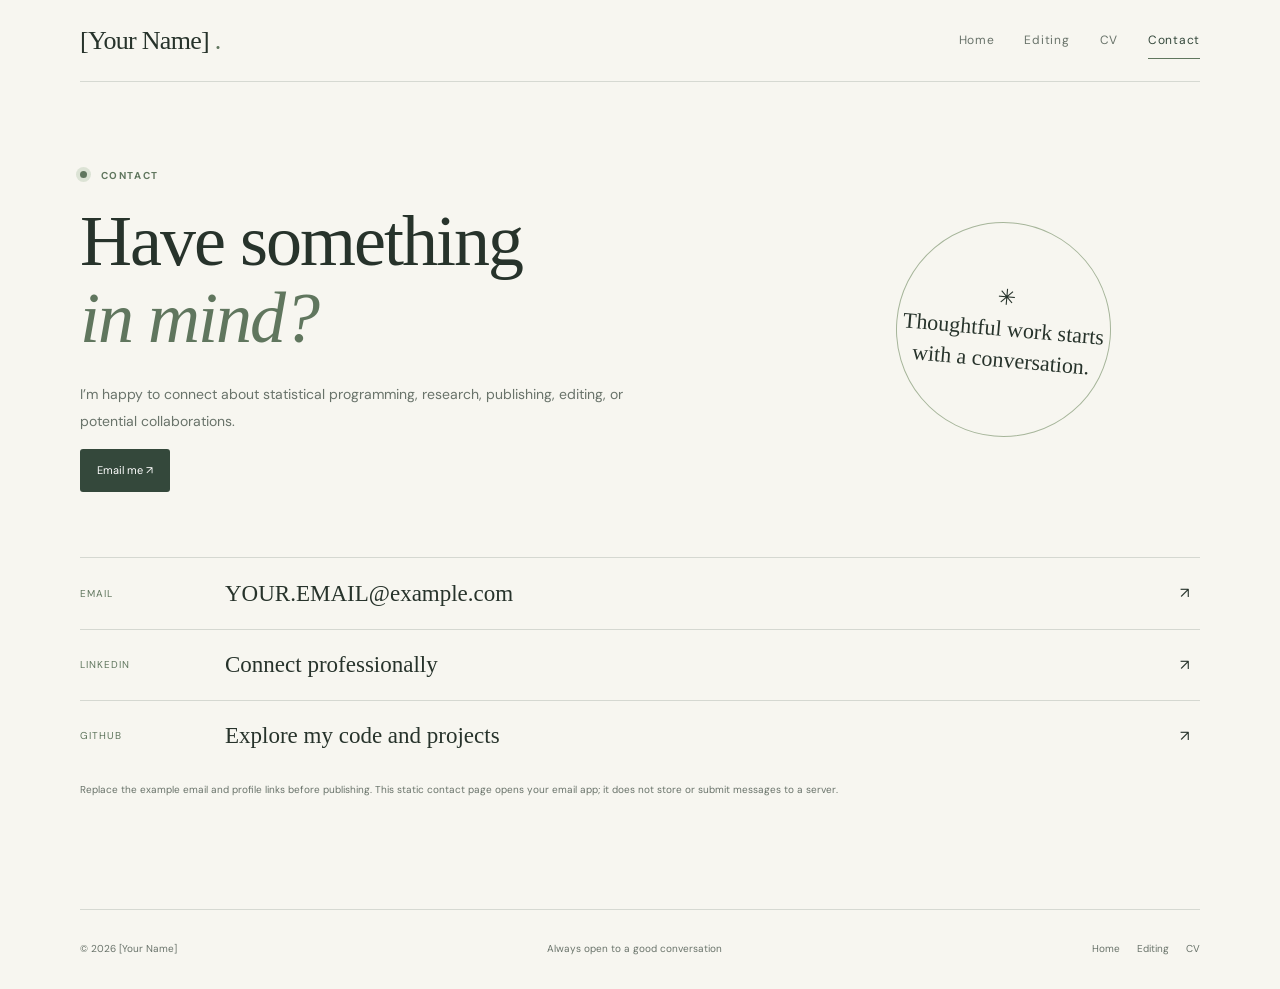
==== contact.html @ 34008a3f "Add files via upload" ====
<!DOCTYPE html>
<html lang="en">
 <head>
  <meta charset="utf-8"/>
  <meta content="width=device-width,initial-scale=1" name="viewport"/>
  <title>
   Contact &mdash; [Your Name]
  </title>
  <link href="https://fonts.googleapis.com" rel="preconnect"/>
  <link href="https://fonts.googleapis.com/css2?family=DM+Sans:wght@400;500;600;700&amp;family=DM+Serif+Display&amp;display=swap" rel="stylesheet"/>
  <link href="styles.css" rel="stylesheet"/>
  <script defer="" src="script.js">
  </script>
 </head>
 <body>
  <header class="header">
   <a class="brand" href="index.html">
    [Your Name]
    <span>
     .
    </span>
   </a>
   <button aria-expanded="false" class="menu">
    Menu ＋
   </button>
   <nav>
    <a href="index.html">
     Home
    </a>
    <a href="editing.html">
     Editing
    </a>
    <a href="cv.html">
     CV
    </a>
    <a class="active" href="contact.html">
     Contact
    </a>
   </nav>
  </header>
  <main class="enter">
   <section class="contacthero wrap">
    <div>
     <p class="eyebrow">
      Contact
     </p>
     <h1>
      Have something
      <br/>
      <em>
       in mind?
      </em>
     </h1>
     <p class="intro narrow">
      I&rsquo;m happy to connect about statistical programming, research, publishing, editing, or potential collaborations.
     </p>
     <a class="button" href="mailto:YOUR.EMAIL@example.com">
      Email me &nearrow;
     </a>
    </div>
    <div class="contactbadge">
     ✳
     <br/>
     Thoughtful work starts
     <br/>
     with a conversation.
    </div>
   </section>
   <section class="wrap" style="padding-bottom:25px">
    <a class="contactrow" href="mailto:YOUR.EMAIL@example.com">
     <span>
      Email
     </span>
     <strong>
      YOUR.EMAIL@example.com
     </strong>
     <span>
      &nearrow;
     </span>
    </a>
    <a class="contactrow" href="[YOUR_LINKEDIN_URL]">
     <span>
      LinkedIn
     </span>
     <strong>
      Connect professionally
     </strong>
     <span>
      &nearrow;
     </span>
    </a>
    <a class="contactrow" href="[YOUR_GITHUB_URL]">
     <span>
      GitHub
     </span>
     <strong>
      Explore my code and projects
     </strong>
     <span>
      &nearrow;
     </span>
    </a>
    <p class="contactnote">
     Replace the example email and profile links before publishing. This static contact page opens your email app; it does not store or submit messages to a server.
    </p>
   </section>
  </main>
  <footer class="wrap">
   <span>
    &copy;
    <span data-year="">
    </span>
    [Your Name]
   </span>
   <span>
    Always open to a good conversation
   </span>
   <div class="footlinks">
    <a href="index.html">
     Home
    </a>
    <a href="editing.html">
     Editing
    </a>
    <a href="cv.html">
     CV
    </a>
   </div>
  </footer>
 </body>
</html>
---- styles.css ----
:root {
    --paper:#f7f6f0;
    --cream:#efeee5;
    --sage:#a6b59a;
    --sage-light:#dce3d5;
    --sage-dark:#60765e;
    --forest:#34483b;
    --ink:#27332b;
    --muted:#69736a;
    --line:rgba(52,72,59,.17);
    --white:#fffefa;
    --serif:Georgia,'Times New Roman',serif;
    --sans:'DM Sans',Arial,sans-serif
}
* {
    box-sizing:border-box
}
html {
    scroll-behavior:smooth;
    scroll-padding-top:90px
}
body {
    margin:0;
    background:var(--paper);
    color:var(--ink);
    font:15px/1.75 var(--sans);
    -webkit-font-smoothing:antialiased
}
a {
    color:inherit;
    text-decoration:none
}
::selection {
    background:var(--sage-light)
}
.wrap {
    width:min(1120px,calc(100% - 48px));
    margin:auto
}
.header {
    height:82px;
    border-bottom:1px solid var(--line);
    display:flex;
    align-items:center;
    justify-content:space-between;
    width:min(1120px,calc(100% - 48px));
    margin:auto
}
.brand {
    font:26px var(--serif);
    letter-spacing:-.7px
}
.brand span {
    color:var(--sage-dark)
}
nav {
    display:flex;
    gap:30px
}
nav a {
    font-size:12px;
    letter-spacing:.06em;
    color:var(--muted);
    padding:8px 0;
    position:relative
}
nav a:after {
    content:'';
    position:absolute;
    bottom:0;
    left:0;
    right:100%;
    height:1px;
    background:var(--sage-dark);
    transition:right .3s
}
nav a:hover:after,nav a.active:after {
    right:0
}
nav a.active,nav a:hover {
    color:var(--forest)
}
.menu {
    display:none;
    background:none;
    border:1px solid var(--line);
    padding:8px 12px;
    color:var(--forest);
    border-radius:20px
}
.eyebrow {
    font-size:10px;
    letter-spacing:.16em;
    text-transform:uppercase;
    color:var(--sage-dark);
    font-weight:bold;
    margin:0 0 18px
}
.eyebrow:before {
    content:' ';
    display:inline-block;
    width:7px;
    height:7px;
    background:var(--sage-dark);
    border-radius:50%;
    margin:0 10px 1px 0;
    box-shadow:0 0 0 4px var(--sage-light)
}
h1,h2,h3 {
    font-weight:400
}
h1 {
    font:clamp(46px,6vw,72px)/1.07 var(--serif);
    letter-spacing:-2px;
    margin:0 0 24px
}
h1 em,h2 em {
    color:var(--sage-dark);
    font-weight:400
}
.intro {
    max-width:540px;
    color:var(--muted);
    font-size:14px;
    line-height:1.95
}
.hero {
    min-height:600px;
    display:grid;
    grid-template-columns:1.15fr .85fr;
    gap:7%;
    align-items:center;
    padding-top:55px;
    padding-bottom:75px
}
.tags {
    display:flex;
    flex-wrap:wrap;
    gap:8px;
    margin:24px 0 28px
}
.tags span {
    border:1px solid var(--line);
    border-radius:30px;
    padding:4px 10px;
    font-size:10px;
    color:var(--muted)
}
.actions {
    display:flex;
    gap:24px;
    align-items:center
}
.button {
    display:inline-flex;
    align-items:center;
    gap:18px;
    padding:12px 17px;
    background:var(--forest);
    color:white;
    border-radius:3px;
    font-size:11px;
    transition:transform .25s,background .25s
}
.button:hover {
    transform:translateY(-3px);
    background:#24372b
}
.link {
    display:inline-flex;
    gap:9px;
    border-bottom:1px solid var(--sage);
    padding-bottom:3px;
    font-size:11px
}
.portrait {
    height:405px;
    width:min(100%,340px);
    margin:auto;
    position:relative;
    border-radius:48% 48% 4px 4px;
    background:var(--sage-light);
    border:1px solid var(--line);
    display:grid;
    place-items:center;
    overflow:hidden
}
.portrait img {
    width:100%;
    height:100%;
    object-fit:cover
}
.portrait-note {
    position:absolute;
    right:-18px;
    bottom:25px;
    background:var(--white);
    box-shadow:0 12px 30px #34483b16;
    padding:13px 17px;
    font:15px/1.4 var(--serif)
}
.orbit {
    position:absolute;
    border:1px solid #60765e44;
    border-radius:50%;
    width:390px;
    height:390px;
    left:50%;
    top:50%;
    transform:translate(-50%,-50%);
    pointer-events:none
}
.orbit.two {
    width:440px;
    height:440px;
    border-style:dashed;
    opacity:.6
}
.profile {
    display:grid;
    grid-template-columns:repeat(3,1fr);
    background:var(--white);
    border:1px solid var(--line);
    margin-bottom:115px
}
.mini {
    padding:25px 28px;
    border-right:1px solid var(--line)
}
.mini:last-child {
    border:0
}
.mini small,.sample small {
    color:var(--sage-dark);
    font-size:9px;
    font-weight:bold;
    letter-spacing:.13em;
    text-transform:uppercase
}
.mini h2 {
    font:22px/1.3 var(--serif);
    margin:13px 0 7px
}
.mini p {
    font-size:12px;
    color:var(--muted);
    margin:0
}
.section {
    padding-bottom:115px
}
.heading {
    display:flex;
    justify-content:space-between;
    align-items:end;
    gap:30px;
    margin-bottom:32px
}
.heading h2,.editorial h2,.connect h2,.edit-intro h2 {
    font:clamp(35px,4vw,48px)/1.15 var(--serif);
    margin:0
}
.heading .intro {
    max-width:330px;
    font-size:12px;
    margin-bottom:4px
}
.cards {
    display:grid;
    grid-template-columns:repeat(3,1fr);
    gap:16px
}
.card {
    padding:23px;
    border:1px solid var(--line);
    background:#fffefa88;
    min-height:245px;
    transition:transform .3s,background .3s,border .3s
}
.card:hover {
    transform:translateY(-5px);
    background:var(--white);
    border-color:#60765e80
}
.cardtop {
    display:flex;
    justify-content:space-between;
    color:var(--sage-dark);
    font-size:11px
}
.symbol {
    font-size:23px
}
.card h3 {
    font:24px/1.25 var(--serif);
    margin:25px 0 10px
}
.card p {
    font-size:12px;
    color:var(--muted);
    line-height:1.85
}
.cardtags {
    display:flex;
    gap:6px;
    flex-wrap:wrap
}
.cardtags span {
    font-size:9px;
    border:1px solid var(--line);
    border-radius:20px;
    padding:3px 8px;
    color:var(--muted)
}
.note {
    font-size:10px;
    color:var(--muted);
    margin-top:22px
}
.wave {
    height:95px;
    margin-bottom:-1px
}
.wave svg {
    width:100%;
    height:100%;
    display:block
}
.wave path {
    fill:var(--sage-light)
}
.editorial {
    background:var(--sage-light);
    padding:15px 0 100px
}
.editorial-inner {
    display:grid;
    grid-template-columns:120px 1fr 150px;
    gap:45px;
    align-items:center
}
.stamp {
    width:105px;
    height:105px;
    border:1px solid #60765e88;
    border-radius:50%;
    display:grid;
    place-content:center;
    text-align:center;
    font:14px/1.4 var(--serif);
    transform:rotate(-8deg)
}
.stamp b {
    font-size:21px;
    font-weight:normal
}
.editorial .intro {
    color:#526353;
    max-width:500px;
    margin:18px 0 24px
}
.button.light {
    background:var(--paper);
    color:var(--forest)
}
.side {
    font-size:10px;
    line-height:2;
    letter-spacing:.1em;
    text-transform:uppercase
}
.side b {
    font:45px var(--serif);
    color:#34483b66;
    display:block
}
.connect {
    padding-top:95px;
    padding-bottom:95px
}
.connect .eyebrow {
    margin-bottom:15px
}
.connect-row {
    display:flex;
    align-items:end;
    justify-content:space-between
}
.round {
    width:56px;
    height:56px;
    border:1px solid var(--sage-dark);
    border-radius:50%;
    display:grid;
    place-items:center;
    font-size:22px;
    transition:.25s
}
.round:hover {
    background:var(--forest);
    color:white;
    transform:rotate(45deg)
}
footer {
    border-top:1px solid var(--line);
    min-height:80px;
    display:flex;
    justify-content:space-between;
    align-items:center;
    gap:18px;
    color:var(--muted);
    font-size:10px
}
.footlinks {
    display:flex;
    gap:17px
}
.footlinks a:hover {
    color:var(--forest)
}
.innerhero {
    padding:95px 0 65px
}
.innerhero h1 {
    margin-bottom:20px
}
.narrow {
    max-width:570px
}
.indexline {
    display:flex;
    gap:25px;
    flex-wrap:wrap;
    border-top:1px solid var(--line);
    padding-top:22px;
    margin-top:28px;
    color:var(--sage-dark);
    font-size:10px;
    text-transform:uppercase;
    letter-spacing:.1em
}
.editlayout {
    display:grid;
    grid-template-columns:.85fr 1.15fr;
    gap:75px;
    padding:30px 0 100px
}
.edit-intro h2 {
    margin-bottom:20px
}
.edit-intro p:last-child {
    color:var(--muted);
    font-size:13px
}
.service {
    display:grid;
    grid-template-columns:35px 1fr 20px;
    gap:15px;
    padding:23px 0;
    border-top:1px solid var(--line)
}
.service small {
    color:var(--sage-dark)
}
.service h3 {
    font:23px var(--serif);
    margin:0 0 7px
}
.service p {
    font-size:12px;
    color:var(--muted);
    margin:0
}
.samples {
    background:var(--cream);
    padding:75px 0
}
.samplegrid {
    display:grid;
    grid-template-columns:repeat(2,1fr);
    gap:16px
}
.sample {
    background:var(--white);
    border:1px solid var(--line);
    padding:28px;
    min-height:225px
}
.sample h3 {
    font:26px var(--serif);
    margin:23px 0 10px
}
.sample p {
    font-size:12px;
    color:var(--muted)
}
.cvsection {
    display:grid;
    grid-template-columns:190px 1fr;
    gap:45px;
    padding:32px 0;
    border-top:1px solid var(--line)
}
.cvlabel {
    font-size:10px;
    color:var(--sage-dark);
    letter-spacing:.13em;
    text-transform:uppercase
}
.timeline {
    margin-bottom:30px
}
.timeline small {
    color:var(--sage-dark);
    font-size:10px;
    text-transform:uppercase;
    letter-spacing:.08em
}
.timeline h2 {
    font:26px var(--serif);
    margin:4px 0
}
.timeline p,.timeline li,.skill p {
    font-size:12px;
    color:var(--muted)
}
.skillgrid {
    display:grid;
    grid-template-columns:1fr 1fr;
    gap:18px
}
.skill h3 {
    font:20px var(--serif);
    margin-bottom:6px
}
.contacthero {
    display:grid;
    grid-template-columns:1fr .6fr;
    align-items:center;
    gap:70px;
    padding:85px 0 65px
}
.contactbadge {
    width:215px;
    height:215px;
    border:1px solid var(--sage);
    border-radius:50%;
    display:grid;
    place-content:center;
    text-align:center;
    font:22px/1.4 var(--serif);
    justify-self:center;
    transform:rotate(5deg)
}
.contactrow {
    display:grid;
    grid-template-columns:130px 1fr 20px;
    gap:15px;
    padding:22px 0;
    border-top:1px solid var(--line);
    align-items:center
}
.contactrow span:first-child {
    font-size:10px;
    color:var(--sage-dark);
    text-transform:uppercase;
    letter-spacing:.1em
}
.contactrow strong {
    font:23px var(--serif);
    font-weight:normal;
    overflow-wrap:anywhere
}
.contactnote {
    font-size:10px;
    color:var(--muted);
    padding-bottom:75px
}
.smallnote {
    font-size:10px;
    color:var(--muted)
}
.enter {
    animation:enter .45s ease both
}
.reveal {
    opacity:0;
    transform:translateY(16px);
    transition:opacity .65s ease,transform .65s cubic-bezier(.2,.7,.2,1)
}
.reveal.visible {
    opacity:1;
    transform:none
}
.delay {
    transition-delay:.12s
}
.delay2 {
    transition-delay:.22s
}
@keyframes enter {
    from {
        opacity:0;
        transform:translateY(8px)
    }
    to {
        opacity:1;
        transform:none
    }
}
@media(prefers-reduced-motion:reduce) {
    *,*:before,*:after {
        animation-duration:.01ms!important;
        transition-duration:.01ms!important;
        scroll-behavior:auto!important
    }
    .reveal {
        opacity:1;
        transform:none
    }
}
@media(max-width:800px) {
    .hero {
        gap:28px
    }
    .portrait {
        height:330px
    }
    .profile .mini {
        padding:22px 17px
    }
    .editorial-inner {
        grid-template-columns:85px 1fr 100px;
        gap:24px
    }
    .stamp {
        width:80px;
        height:80px
    }
    .editlayout {
        gap:35px
    }
    .contacthero {
        gap:30px
    }
}
@media(max-width:620px) {
    .wrap,.header {
        width:calc(100% - 36px)
    }
    .header {
        height:72px
    }
    .menu {
        display:block
    }
    nav {
        display:none;
        position:absolute;
        top:61px;
        left:0;
        right:0;
        background:var(--white);
        border:1px solid var(--line);
        padding:12px 18px;
        box-shadow:0 12px 28px #34483b12;
        flex-direction:column;
        gap:5px
    }
    nav.open {
        display:flex
    }
    nav a {
        padding:9px 0
    }
    .hero {
        grid-template-columns:1fr;
        padding-top:38px;
        gap:32px
    }
    .visual {
        order:0
    }
    .hero-copy {
        order:1
    }
    .portrait {
        height:285px;
        width:230px
    }
    .orbit {
        width:280px;
        height:280px
    }
    .orbit.two {
        width:315px;
        height:315px
    }
    .portrait-note {
        right:-34px;
        bottom:15px;
        font-size:12px;
        padding:10px 12px
    }
    h1 {
        font-size:clamp(43px,12vw,58px);
        letter-spacing:-1.5px
    }
    .profile {
        grid-template-columns:1fr;
        margin-bottom:75px
    }
    .mini {
        border-right:0;
        border-bottom:1px solid var(--line);
        padding:20px 22px
    }
    .mini:last-child {
        border-bottom:0
    }
    .section {
        padding-bottom:75px
    }
    .heading {
        display:block
    }
    .heading .intro {
        margin-top:15px
    }
    .cards,.samplegrid {
        grid-template-columns:1fr
    }
    .card {
        min-height:auto
    }
    .editorial {
        padding:10px 0 70px
    }
    .editorial-inner {
        grid-template-columns:1fr;
        gap:22px
    }
    .stamp {
        width:75px;
        height:75px
    }
    .side {
        display:none
    }
    .connect {
        padding:70px 0
    }
    .connect-row h2 {
        font-size:36px
    }
    .round {
        width:48px;
        height:48px;
        flex-shrink:0
    }
    footer {
        padding:20px 0;
        flex-wrap:wrap
    }
    footer>span:nth-child(2) {
        display:none
    }
    .innerhero {
        padding:65px 0 45px
    }
    .editlayout {
        grid-template-columns:1fr;
        gap:28px;
        padding:20px 0 70px
    }
    .samples {
        padding:60px 0
    }
    .cvsection {
        grid-template-columns:1fr;
        gap:10px;
        padding:25px 0
    }
    .skillgrid {
        grid-template-columns:1fr
    }
    .contacthero {
        grid-template-columns:1fr;
        padding:65px 0 50px;
        gap:30px
    }
    .contactbadge {
        width:165px;
        height:165px;
        justify-self:start;
        margin-left:18px;
        font-size:18px
    }
    .contactrow {
        grid-template-columns:70px 1fr 15px;
        gap:9px
    }
    .contactrow strong {
        font-size:17px
    }
    .contactnote {
        padding-bottom:50px
    }
}
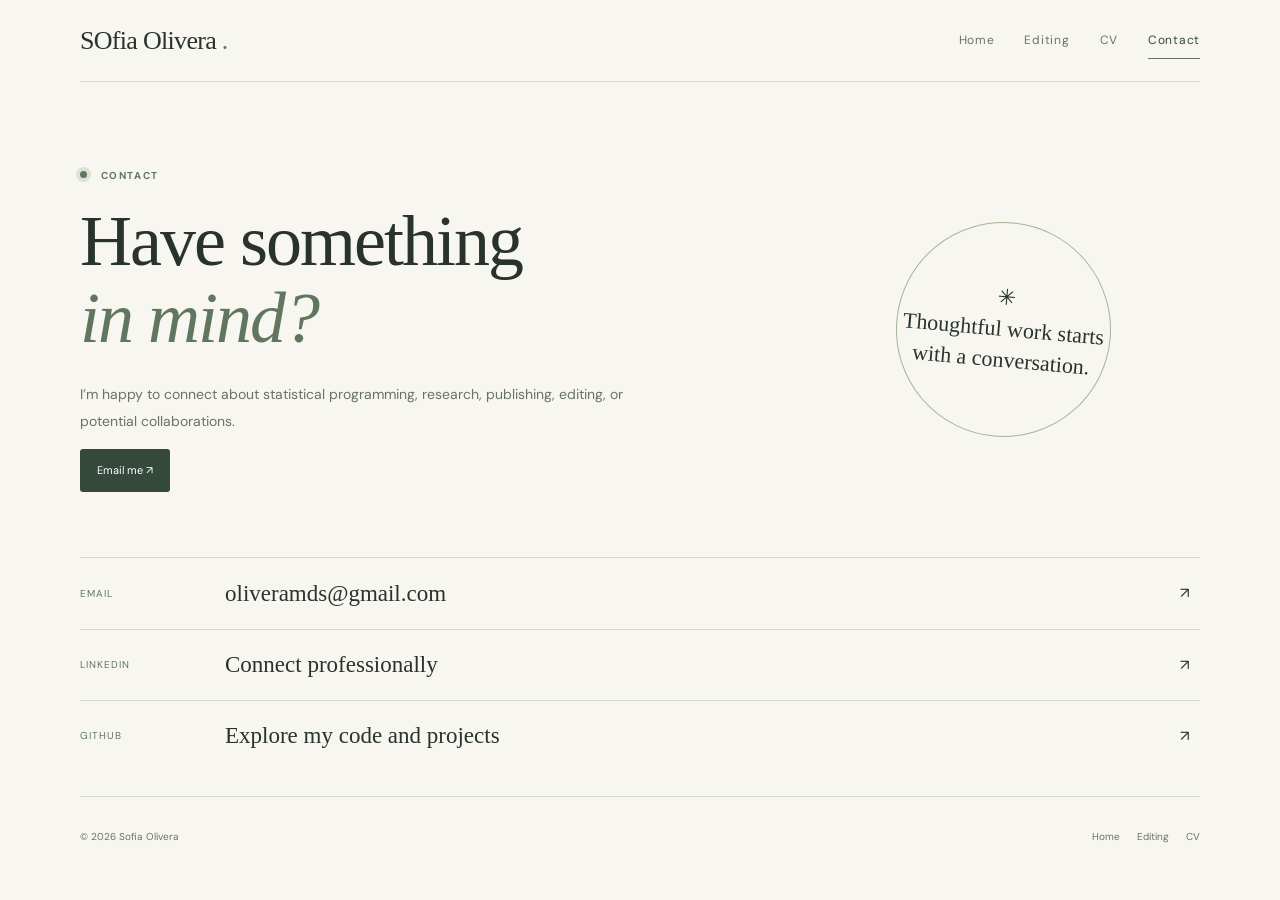
==== commit 578b89f5: "Update contact information to reflect Sofia Olivera" ====
--- a/contact.html
+++ b/contact.html
@@ -4,7 +4,7 @@
   <meta charset="utf-8"/>
   <meta content="width=device-width,initial-scale=1" name="viewport"/>
   <title>
-   Contact &mdash; [Your Name]
+   Contact &mdash; Sofia Olivera
   </title>
   <link href="https://fonts.googleapis.com" rel="preconnect"/>
   <link href="https://fonts.googleapis.com/css2?family=DM+Sans:wght@400;500;600;700&amp;family=DM+Serif+Display&amp;display=swap" rel="stylesheet"/>
@@ -15,7 +15,7 @@
  <body>
   <header class="header">
    <a class="brand" href="index.html">
-    [Your Name]
+    SOfia Olivera
     <span>
      .
     </span>
@@ -54,7 +54,7 @@
      <p class="intro narrow">
       I&rsquo;m happy to connect about statistical programming, research, publishing, editing, or potential collaborations.
      </p>
-     <a class="button" href="mailto:YOUR.EMAIL@example.com">
+     <a class="button" href="mailto:oliveramds@gmail.com">
       Email me &nearrow;
      </a>
     </div>
@@ -67,18 +67,18 @@
     </div>
    </section>
    <section class="wrap" style="padding-bottom:25px">
-    <a class="contactrow" href="mailto:YOUR.EMAIL@example.com">
+    <a class="contactrow" href="mailto:oliveramds@gmail.com">
      <span>
       Email
      </span>
      <strong>
-      YOUR.EMAIL@example.com
+      oliveramds@gmail.com
      </strong>
      <span>
       &nearrow;
      </span>
     </a>
-    <a class="contactrow" href="[YOUR_LINKEDIN_URL]">
+    <a class="contactrow" href="www.linkedin.com/in/sofia-donnabelle-olivera">
      <span>
       LinkedIn
      </span>
@@ -89,7 +89,7 @@
       &nearrow;
      </span>
     </a>
-    <a class="contactrow" href="[YOUR_GITHUB_URL]">
+    <a class="contactrow" href="https://github.com/oliveramds/">
      <span>
       GitHub
      </span>
@@ -100,9 +100,6 @@
       &nearrow;
      </span>
     </a>
-    <p class="contactnote">
-     Replace the example email and profile links before publishing. This static contact page opens your email app; it does not store or submit messages to a server.
-    </p>
    </section>
   </main>
   <footer class="wrap">
@@ -110,10 +107,7 @@
     &copy;
     <span data-year="">
     </span>
-    [Your Name]
-   </span>
-   <span>
-    Always open to a good conversation
+    Sofia Olivera
    </span>
    <div class="footlinks">
     <a href="index.html">
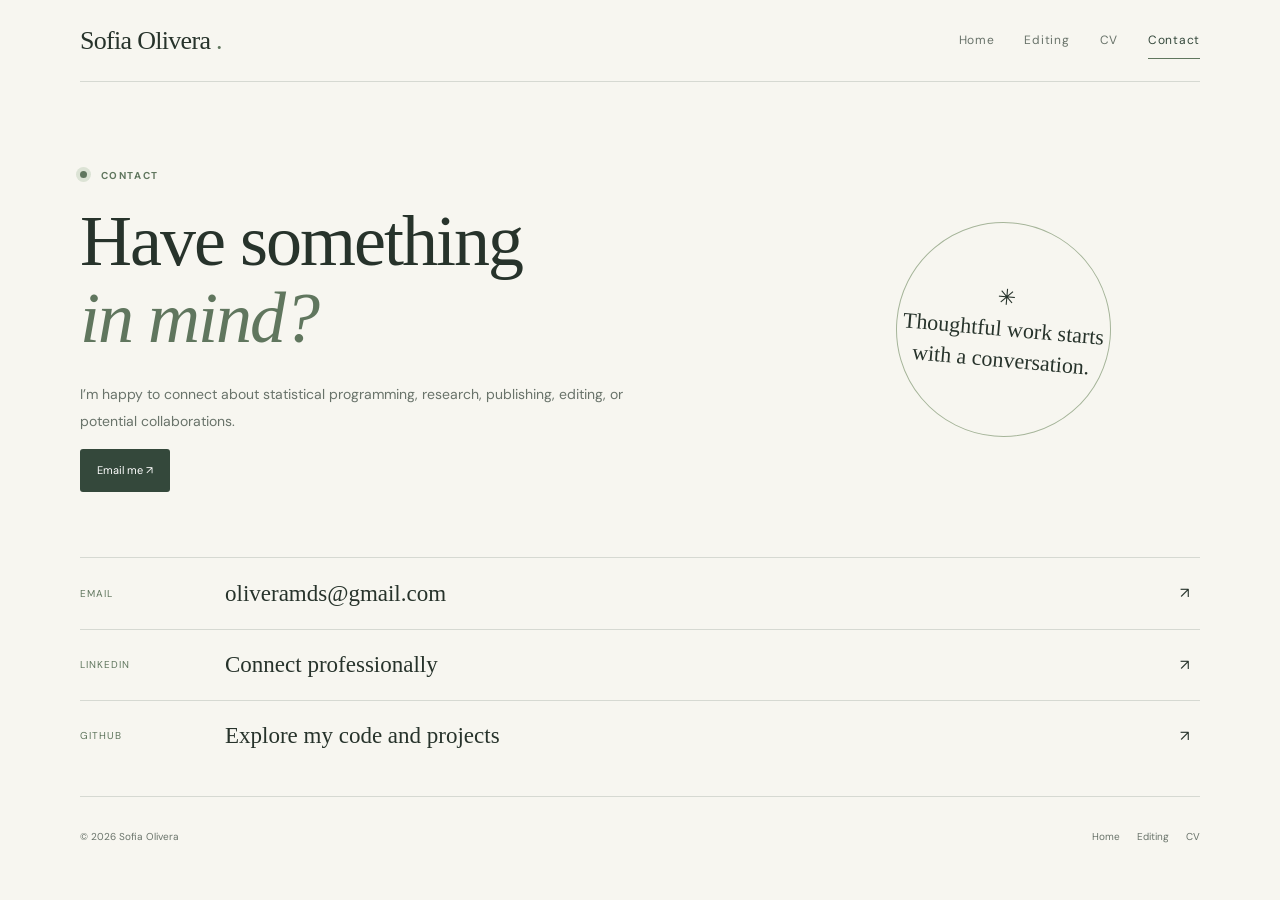
==== commit 5252fda2: "Typo change" ====
--- a/contact.html
+++ b/contact.html
@@ -15,7 +15,7 @@
  <body>
   <header class="header">
    <a class="brand" href="index.html">
-    SOfia Olivera
+    Sofia Olivera
     <span>
      .
     </span>
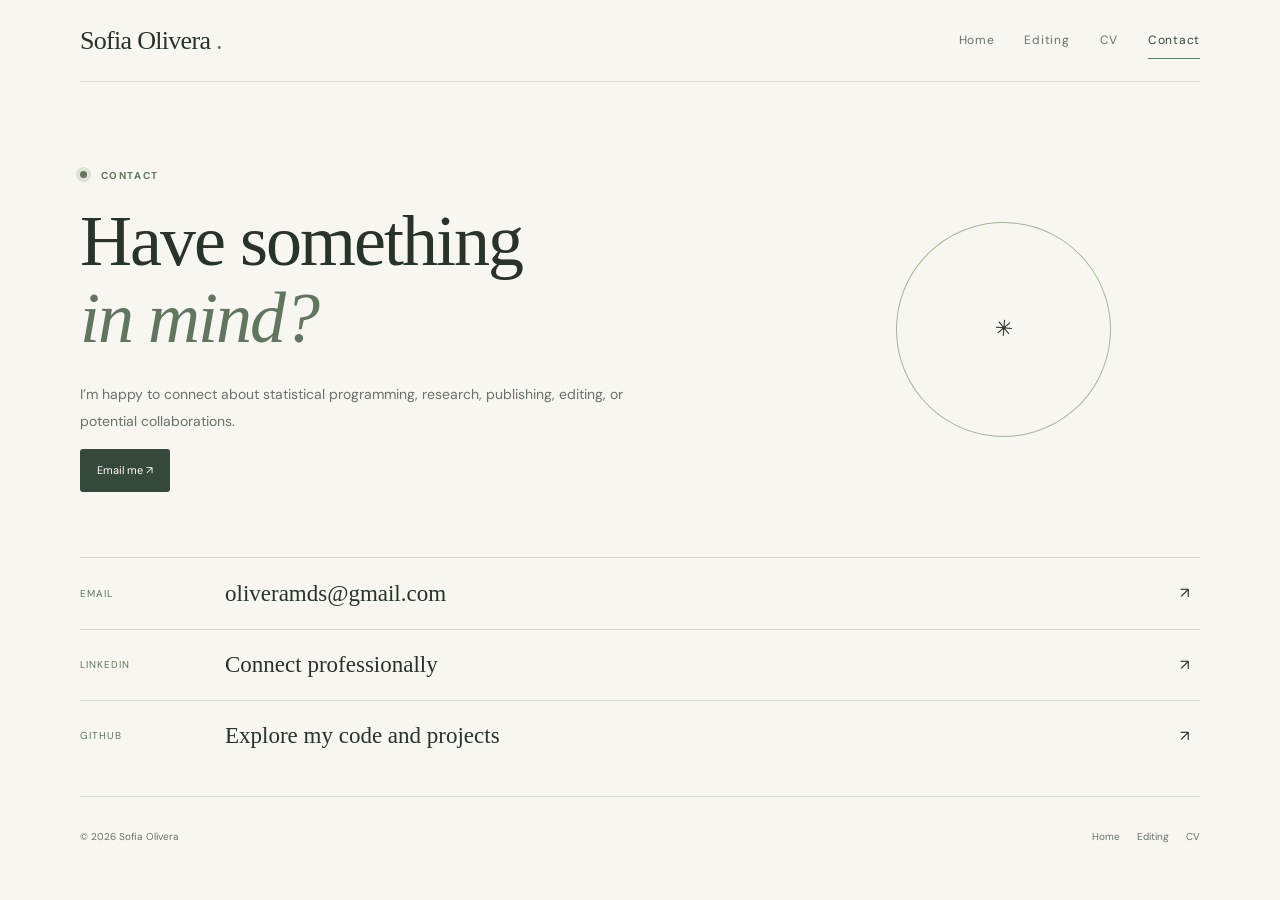
==== commit fdb7b14b: "Clean up contact.html by removing extra text Removed unnecessary text from the contact section." ====
--- a/contact.html
+++ b/contact.html
@@ -60,10 +60,6 @@
     </div>
     <div class="contactbadge">
      ✳
-     <br/>
-     Thoughtful work starts
-     <br/>
-     with a conversation.
     </div>
    </section>
    <section class="wrap" style="padding-bottom:25px">
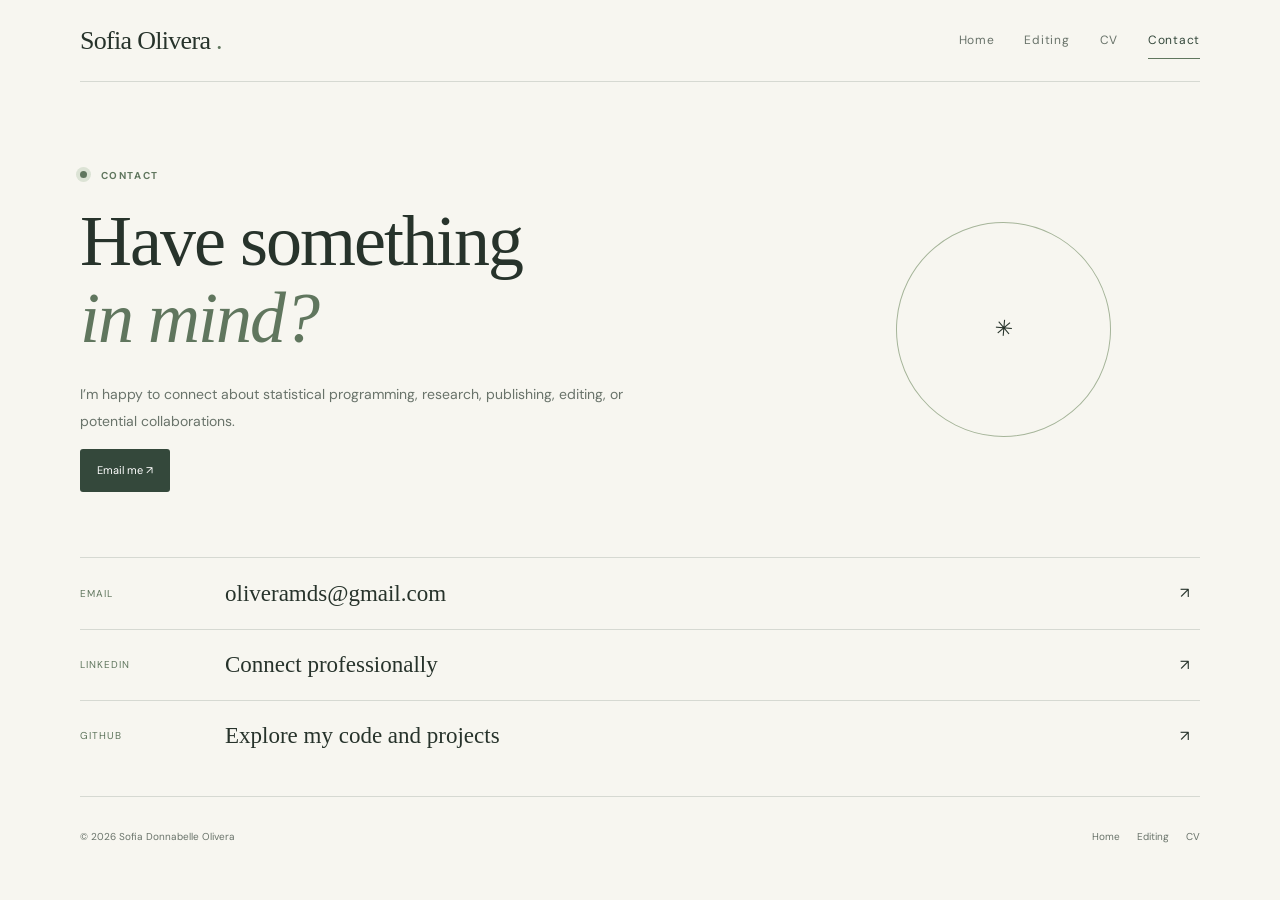
==== commit a00ef14d: "Update contact.html" ====
--- a/contact.html
+++ b/contact.html
@@ -103,7 +103,7 @@
     &copy;
     <span data-year="">
     </span>
-    Sofia Olivera
+    Sofia Donnabelle Olivera
    </span>
    <div class="footlinks">
     <a href="index.html">
--- a/styles.css
+++ b/styles.css
@@ -178,7 +178,7 @@
     width:min(100%,340px);
     margin:auto;
     position:relative;
-    border-radius:48% 48% 4px 4px;
+    border-radius:4;
     background:var(--sage-light);
     border:1px solid var(--line);
     display:grid;
@@ -362,6 +362,10 @@
 .button.light {
     background:var(--paper);
     color:var(--forest)
+}
+.button.dark {
+    background: var(--forest);
+    color: var(--paper);
 }
 .side {
     font-size:10px;
@@ -807,3 +811,43 @@
         padding-bottom:50px
     }
 }
+.work-description {
+    width: 100%;
+    max-width: none;
+    margin: 0 0 32px;
+    color: var(--muted);
+    font-size: 14px;
+    line-height: 1.95;
+}
+.work-description p {
+    margin: 0;
+}
+.sample-link {
+    display: inline-flex;
+    align-items: center;
+    gap: 6px;
+    color: var(--sage);
+    font-weight: 600;
+    text-decoration: underline;
+    text-decoration-thickness: 1px;
+    text-underline-offset: 4px;
+    transition: color 0.2s ease;
+}
+
+.sample-link:hover {
+    color: var(--ink);
+}
+
+.sample-link span {
+    display: inline-block;
+    transition: transform 0.2s ease;
+}
+
+.sample-link:hover span {
+    transform: translate(3px, -3px);
+}
+
+.sample-link:focus-visible {
+    outline: 2px solid var(--sage);
+    outline-offset: 4px;
+}
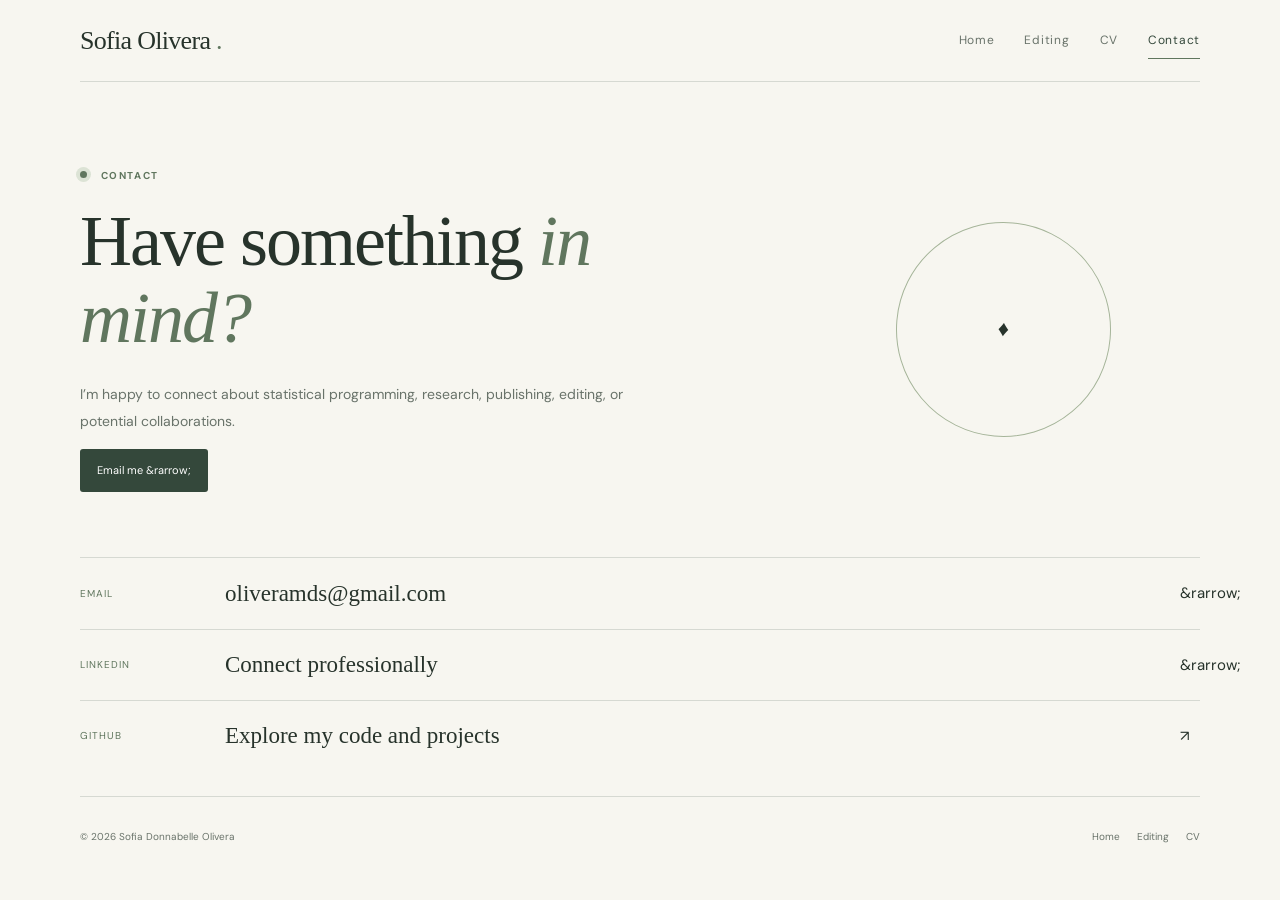
==== commit 5e9baa7f: "Update contact.html" ====
--- a/contact.html
+++ b/contact.html
@@ -46,7 +46,6 @@
      </p>
      <h1>
       Have something
-      <br/>
       <em>
        in mind?
       </em>
@@ -55,11 +54,11 @@
       I&rsquo;m happy to connect about statistical programming, research, publishing, editing, or potential collaborations.
      </p>
      <a class="button" href="mailto:oliveramds@gmail.com">
-      Email me &nearrow;
+      Email me &rarrow;
      </a>
     </div>
     <div class="contactbadge">
-     ✳
+     &diams;
     </div>
    </section>
    <section class="wrap" style="padding-bottom:25px">
@@ -71,7 +70,7 @@
       oliveramds@gmail.com
      </strong>
      <span>
-      &nearrow;
+      &rarrow;
      </span>
     </a>
     <a class="contactrow" href="www.linkedin.com/in/sofia-donnabelle-olivera">
@@ -82,7 +81,7 @@
       Connect professionally
      </strong>
      <span>
-      &nearrow;
+      &rarrow;
      </span>
     </a>
     <a class="contactrow" href="https://github.com/oliveramds/">
--- a/styles.css
+++ b/styles.css
@@ -653,7 +653,9 @@
         width:calc(100% - 36px)
     }
     .header {
-        height:72px
+        height:72px;
+        position: relative;
+        z-index: 999;
     }
     .menu {
         display:block
@@ -670,6 +672,7 @@
         box-shadow:0 12px 28px #34483b12;
         flex-direction:column;
         gap:5px
+        z-index: 999;
     }
     nav.open {
         display:flex
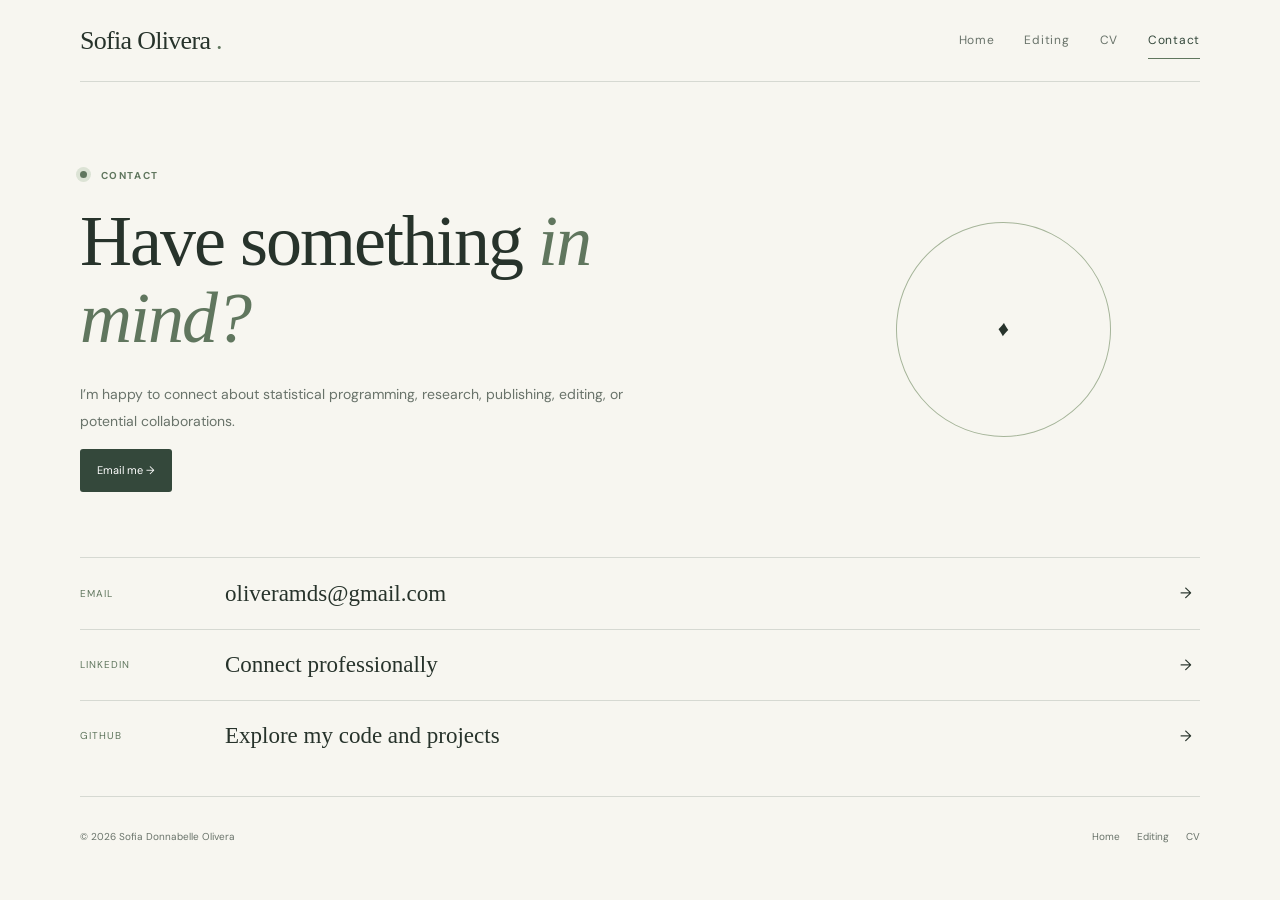
==== commit 0bc0d3d0: "Update contact.html" ====
--- a/contact.html
+++ b/contact.html
@@ -54,7 +54,7 @@
       I&rsquo;m happy to connect about statistical programming, research, publishing, editing, or potential collaborations.
      </p>
      <a class="button" href="mailto:oliveramds@gmail.com">
-      Email me &rarrow;
+      Email me &rarr;
      </a>
     </div>
     <div class="contactbadge">
@@ -70,7 +70,7 @@
       oliveramds@gmail.com
      </strong>
      <span>
-      &rarrow;
+      &rarr;
      </span>
     </a>
     <a class="contactrow" href="www.linkedin.com/in/sofia-donnabelle-olivera">
@@ -81,7 +81,7 @@
       Connect professionally
      </strong>
      <span>
-      &rarrow;
+      &rarr;
      </span>
     </a>
     <a class="contactrow" href="https://github.com/oliveramds/">
@@ -92,7 +92,7 @@
       Explore my code and projects
      </strong>
      <span>
-      &nearrow;
+      &rarr;
      </span>
     </a>
    </section>
